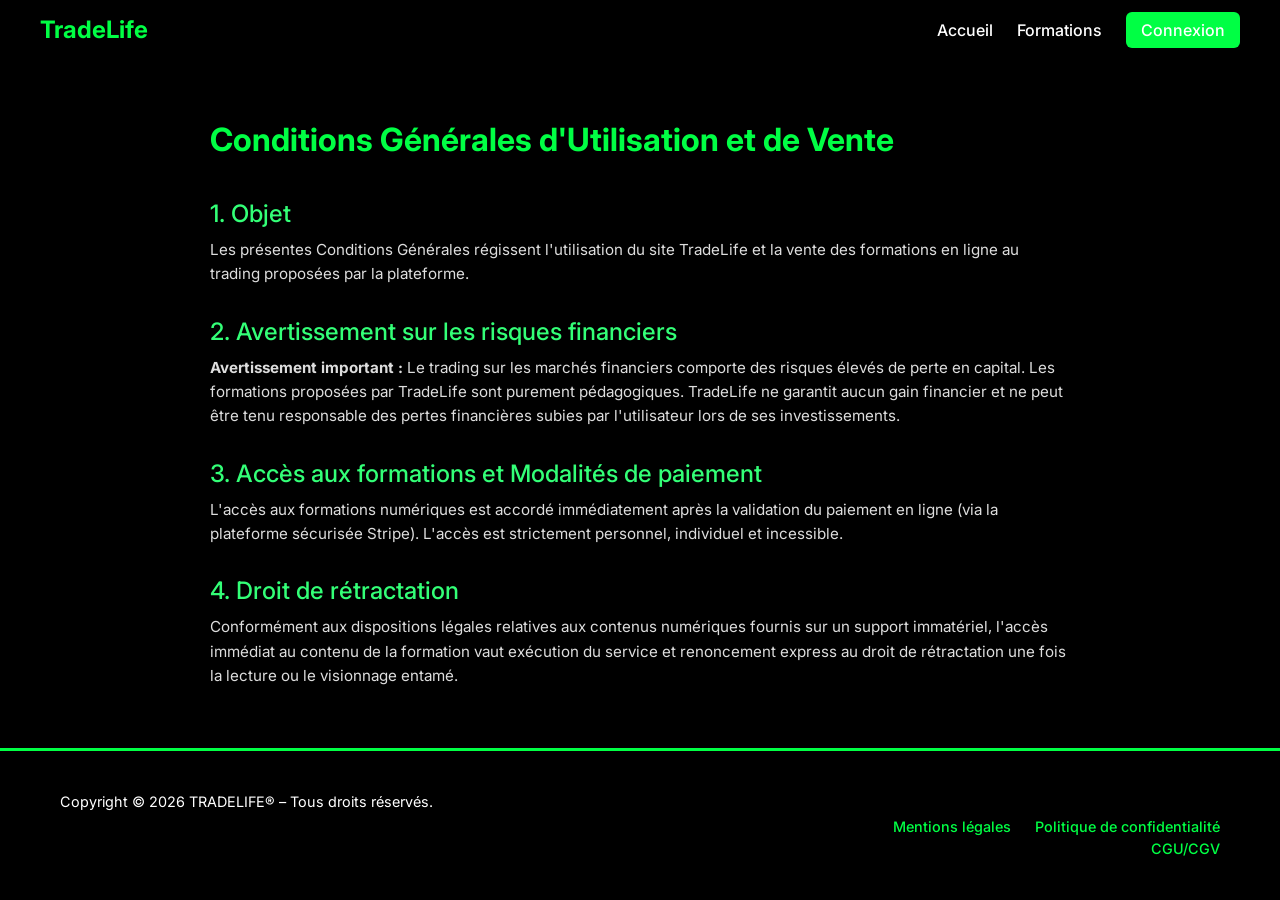
==== pages/cgu-cgv.html @ 4d95f39a "Add files via upload" ====
<!DOCTYPE html>
<html lang="fr">
<head>
    <meta charset="UTF-8">
    <title>CGU / CGV – TradeLife</title>
    <meta name="viewport" content="width=device-width, initial-scale=1.0">
    <link href="https://fonts.googleapis.com/css2?family=Inter:wght@400;500;700&display=swap" rel="stylesheet">
    <link rel="stylesheet" href="../assets/css/style.css">
</head>
<body>

<header class="navbar">
    <div class="logo">TradeLife</div>
    <nav>
        <a href="../index.html">Accueil</a>
        <a href="../index.html#formations">Formations</a>
        <a href="login.html" class="btn-nav">Connexion</a>
    </nav>
</header>

<main class="legal">
    <h1>Conditions Générales d'Utilisation et de Vente</h1>

    <h2>1. Objet</h2>
    <p>
        Les présentes Conditions Générales régissent l'utilisation du site TradeLife et la vente des formations en ligne au trading proposées par la plateforme.
    </p>

    <h2>2. Avertissement sur les risques financiers</h2>
    <p>
        <strong>Avertissement important :</strong> Le trading sur les marchés financiers comporte des risques élevés de perte en capital. Les formations proposées par TradeLife sont purement pédagogiques. TradeLife ne garantit aucun gain financier et ne peut être tenu responsable des pertes financières subies par l'utilisateur lors de ses investissements.
    </p>

    <h2>3. Accès aux formations et Modalités de paiement</h2>
    <p>
        L'accès aux formations numériques est accordé immédiatement après la validation du paiement en ligne (via la plateforme sécurisée Stripe). L'accès est strictement personnel, individuel et incessible.
    </p>

    <h2>4. Droit de rétractation</h2>
    <p>
        Conformément aux dispositions légales relatives aux contenus numériques fournis sur un support immatériel, l'accès immédiat au contenu de la formation vaut exécution du service et renoncement express au droit de rétractation une fois la lecture ou le visionnage entamé.
    </p>
</main>

<footer class="footer-advanced">
    <div class="footer-main">
        <div class="footer-left">
            <p>Copyright © 2026 TRADELIFE® – Tous droits réservés.</p>
        </div>
        <div class="footer-right">
            <nav class="footer-nav">
                <a href="mentions-legales.html">Mentions légales</a>
                <a href="politique-confidentialite.html">Politique de confidentialité</a>
                <a href="cgu-cgv.html">CGU/CGV</a>
            </nav>
        </div>
    </div>
</footer>

</body>
</html>
---- assets/css/style.css ----
/* ==========================================================================
   1. RESET & FONTS
   ========================================================================== */
* {
    margin: 0;
    padding: 0;
    box-sizing: border-box;
    font-family: 'Inter', sans-serif;
}

body {
    background: #000;
    color: #fff;
}

/* ==========================================================================
   2. NAVBAR
   ========================================================================== */
.navbar {
    position: fixed;
    top: 0;
    width: 100%;
    background: rgba(0,0,0,0.85);
    display: flex;
    justify-content: space-between;
    align-items: center;
    padding: 15px 40px;
    z-index: 100;
}

.navbar .logo {
    font-weight: 700; 
    font-size: 1.5rem;
    color: #00ff44;
}

.navbar nav a {
    position: relative;
    margin-left: 20px;
    color: #fff;
    text-decoration: none;
    font-weight: 500;
    transition: color 0.3s;
}

.navbar nav a::after {
    content: "";
    position: absolute;
    left: 50%;
    bottom: -4px;
    width: 0;
    height: 2px;
    background-color: #33ff77;
    transition: all 0.3s ease;
    transform: translateX(-50%);
}

.navbar nav a:hover::after {
    width: 100%;
}

.navbar nav a:hover {
    color: #33ff77;
}

.btn-nav {
    padding: 8px 15px;
    background: #00ff44;
    color: #000;
    border-radius: 6px;
    font-weight: 500;
    transition: background 0.3s, transform 0.3s;
}

.btn-nav:hover {
    background: #33ff77;
    transform: scale(1.05);
}

/* ==========================================================================
   3. HERO SECTION
   ========================================================================== */
.hero {
    position: relative;
    height: 100vh;
    display: flex;
    justify-content: center;
    align-items: center;
    text-align: center;
    overflow: hidden;
}

.hero-video {
    position: absolute;
    inset: 0;
    width: 100%;
    height: 100%;
    object-fit: cover;
    z-index: -2;
}

.hero-overlay {
    position: absolute;
    inset: 0;
    background: rgba(0,0,0,0.5);
    z-index: -1;
}

.hero-content {
    background: rgba(0, 0, 0, 0.55);
    backdrop-filter: blur(6px);
    padding: 50px 60px;
    border-radius: 20px;
    max-width: 700px;
    box-shadow: 0 0 30px rgba(0, 255, 68, 0.25);
}

.hero-content h1 {
    font-weight: 500;
    font-size: 3rem;
    margin-bottom: 15px;
    color: #00ff44;
}

.hero-content p {
    font-weight: 400;
    font-size: 1.2rem;
    margin-bottom: 25px;
}

.btn-primary {
    padding: 12px 28px;
    background: #00ff44;
    color: #000;
    text-decoration: none;
    font-weight: 500;
    border-radius: 8px;
    transition: background 0.3s, transform 0.3s;
}

.btn-primary:hover {
    background: #33ff77;
    transform: scale(1.05);
}

/* ==========================================================================
   4. SECTIONS & CARDS
   ========================================================================== */
.section {
    padding: 100px 40px;
    text-align: center;
}

.section.dark {
    background: #0a0a0a;
}

.separator {
    height: 3px;
    background: linear-gradient(to right, #00ff44, #000);
    margin: 60px 0;
}

.cards {
    display: flex;
    justify-content: center;
    gap: 30px;
    flex-wrap: wrap;
    margin-top: 40px;
}

.card {
    background: rgba(0,0,0,0.8);
    padding: 25px;
    border-radius: 12px;
    width: 250px;
    box-shadow: 0 0 10px #00ff44;
    transition: transform 0.3s, box-shadow 0.3s;
}

.card:hover {
    transform: translateY(-10px);
    box-shadow: 0 0 20px #33ff77;
}

.card h3 {
    color: #00ff44;
    font-weight: 500;
    margin-bottom: 15px;
}

.card .price {
    display: block;
    margin: 15px 0;
    font-weight: 500;
    color: #33ff77;
}

.card button {
    padding: 10px 18px;
    background: #00ff44;
    color: #000;
    border: none;
    border-radius: 6px;
    cursor: pointer;
    font-weight: 500;
    transition: background 0.3s, transform 0.3s;
}

.card button:hover {
    background: #33ff77;
    transform: scale(1.05);
}

/* ==========================================================================
   5. QUI SOMMES-NOUS (#ABOUT)
   ========================================================================== */
#about {
  background: #0a0a0a;
  padding-top: 60px;
  padding-bottom: 60px;
  width: 100%;
}

#about .about-intro,
#about .about-values {
  max-width: 800px;
  margin: 0 auto;
  text-align: center;
  color: #eee;
}

#about .about-intro h2 {
  font-size: 2.4rem;
  margin-bottom: 20px;
  color: #00ff44;
  font-weight: 700;
}

#about .about-intro p {
  font-size: 1.15rem;
  line-height: 1.7;
  margin-bottom: 60px;
  color: #ccc;
  max-width: 700px;
  margin-left: auto;
  margin-right: auto;
}

#about .about-values h3 {
  display: block;
  width: fit-content;
  margin: 0 auto 25px;
  border-bottom: 2px solid #33ff77;
  padding: 0 125px 14px;
}

#about .about-values ul {
  list-style: none;
  padding: 0;
  margin: 0 auto 30px;
  display: inline-block;
  text-align: left;
  color: #00ff44;
  font-weight: 500;
  font-size: 1.05rem;
  min-width: 280px;
}

#about .about-values ul li {
  margin-bottom: 12px;
}

#about .about-values p {
  color: #aaa;
  font-size: 1rem;
  font-style: italic;
  max-width: 400px;
  margin: 0 auto;
}

/* ==========================================================================
   6. TESTIMONIALS / TRUSTPILOT
   ========================================================================== */
#testimonials .trust-soon {
    max-width: 600px;
    margin: 0 auto;
    background: rgba(0,0,0,0.8);
    padding: 30px;
    border-radius: 12px;
    text-align: center;
    box-shadow: 0 0 15px #00ff44;
    transition: transform 0.5s, opacity 0.5s;
    opacity: 0;
    transform: translateY(50px);
}

#testimonials .trust-soon.visible {
    opacity: 1;
    transform: translateY(0);
}

.trust-badge {
    font-weight: 500;
    color: #00ff44;
    font-size: 1.2rem;
    margin-bottom: 10px;
}

.trust-title {
    font-weight: 500;
    font-size: 1.1rem;
    margin-bottom: 10px;
}

.trust-text,
.trust-sub {
    font-weight: 400;
    font-size: 0.95rem;
    margin-bottom: 10px;
}

/* ==========================================================================
   7. FORMULAIRE DE CONTACT
   ========================================================================== */
#contact h2 {
    margin-bottom: 40px; 
}

.contact-form {
    display: flex;
    flex-direction: column;
    gap: 15px;
    max-width: 500px;
    margin: 0 auto;
}

.contact-form input,
.contact-form textarea {
    padding: 12px;
    border-radius: 6px;
    border: 2px solid #00ff44;
    background: #000;
    color: #fff;
    font-size: 1rem;
    font-weight: 400;
    transition: border 0.3s, transform 0.3s;
}

.contact-form textarea {
    resize: none;
    overflow-y: auto;
}

.contact-form input:focus,
.contact-form textarea:focus {
    border-color: #33ff77;
    transform: scale(1.02);
    outline: none;
}

.contact-form button {
    padding: 12px;
    border: none;
    border-radius: 6px;
    background: #00ff44;
    color: #000;
    font-weight: 500;
    cursor: pointer;
    transition: background 0.3s, transform 0.3s;
}

.contact-form button:hover {
    background: #33ff77;
    transform: scale(1.05);
}

#form-feedback {
    text-align: center;
    font-weight: 500;
    margin-top: 10px;
}

/* ==========================================================================
   8. FOOTER ADVANCED
   ========================================================================== */
.footer-advanced {
    background-color: #000;
    color: #fff;
    padding: 40px 60px;
    font-size: 0.9rem;
    font-weight: 400;
    line-height: 1.5;
    border-top: 3px solid #00ff44;
}

.footer-main {
    display: flex;
    justify-content: space-between;
    gap: 40px;
    flex-wrap: wrap;
}

.footer-left {
    flex: 2 1 600px;
    max-width: 70%;
}

.footer-left p {
    margin-bottom: 15px;
}

.footer-left .disclaimer {
    font-size: 0.75rem;
    color: #a5a5a5;
    margin-top: 20px;
}

.footer-right {
    flex: 1 1 300px;
    max-width: 30%;
    display: flex;
    flex-direction: column;
    align-items: flex-end;
    text-align: right;
    gap: 15px;
}

.qualioipi-logo {
    width: 150px;
    height: auto;
    margin-bottom: 10px;
}

.certification-text {
    font-size: 0.85rem;
    color: #ccc;
}

.cert-link {
    color: #00ff44;
    text-decoration: none;
    font-weight: 600;
}

.cert-link:hover {
    color: #33ff77;
    text-decoration: underline;
}

.footer-nav {
    margin-top: 25px;
}

.footer-nav a {
    color: #00ff44;
    margin-left: 20px;
    font-weight: 500;
    text-decoration: none;
    transition: color 0.3s;
}

.footer-nav a:first-child {
    margin-left: 0;
}

.footer-nav a:hover {
    color: #33ff77;
}

.footer-socials {
    margin-top: 20px;
    text-align: right;
    font-size: 0.85rem;
    color: #aaa;
    font-weight: 500;
}

.footer-socials p {
    margin-bottom: 8px;
    letter-spacing: 0.03em;
}

.footer-socials a {
    display: inline-block;
    margin-left: 10px;
}

.footer-socials a:first-child {
    margin-left: 0;
}

.social-icon {
    width: 24px;
    height: 24px;
    filter: none;
    transition: transform 0.3s ease;
    vertical-align: middle;
}

.social-icon:hover {
    transform: scale(1.1);
}

/* ==========================================================================
   9. MENTIONS LÉGALES & PAGES SECONDAIRES
   ========================================================================== */
.legal {
    max-width: 900px;
    margin: 120px auto 60px;
    padding: 0 20px;
    text-align: left;
}

.legal h1 {
    color: #00ff44;
    margin-bottom: 40px;
}

.legal h2 {
    margin-top: 30px;
    margin-bottom: 10px;
    color: #33ff77;
    font-weight: 500;
}

.legal p {
    font-size: 0.95rem;
    line-height: 1.6;
    color: #ddd;
}

.legal a {
    color: #00ff44;
    text-decoration: none;
}

.legal a:hover {
    text-decoration: underline;
}

/* ==========================================================================
   10. MODULE CONNEXION / INSCRIPTION (NOUVEAU)
   ========================================================================== */
.auth-container {
    min-height: 100vh;
    display: flex;
    justify-content: center;
    align-items: center;
    padding: 100px 20px 40px;
}

.auth-card {
    background: rgba(10, 10, 10, 0.95);
    border: 1px solid #00ff44;
    border-radius: 16px;
    padding: 40px;
    width: 100%;
    max-width: 420px;
    box-shadow: 0 0 25px rgba(0, 255, 68, 0.2);
}

.auth-tabs {
    display: flex;
    margin-bottom: 25px;
    border-bottom: 1px solid #333;
}

.auth-tab {
    flex: 1;
    padding: 10px;
    background: none;
    border: none;
    color: #aaa;
    font-size: 1rem;
    font-weight: 500;
    cursor: pointer;
    transition: color 0.3s, border-bottom 0.3s;
}

.auth-tab.active {
    color: #00ff44;
    border-bottom: 2px solid #00ff44;
}

.auth-form {
    display: flex;
    flex-direction: column;
    gap: 15px;
}

.auth-form .input-group {
    display: flex;
    flex-direction: column;
    gap: 5px;
    text-align: left;
}

.auth-form label {
    font-size: 0.85rem;
    color: #ccc;
}

.auth-form input {
    padding: 12px;
    border-radius: 6px;
    border: 1px solid #333;
    background: #000;
    color: #fff;
    font-size: 1rem;
}

.auth-form input:focus {
    border-color: #00ff44;
    outline: none;
}

.btn-auth {
    padding: 12px;
    background: #00ff44;
    color: #000;
    border: none;
    border-radius: 6px;
    font-weight: 600;
    cursor: pointer;
    margin-top: 10px;
    transition: background 0.3s;
}

.btn-auth:hover {
    background: #33ff77;
}

.auth-feedback {
    margin-top: 15px;
    font-size: 0.9rem;
    text-align: center;
}

.auth-feedback.error {
    color: #ff4444;
}

.auth-feedback.success {
    color: #00ff44;
}

/* ==========================================================================
   11. RESPONSIVE MOBILE
   ========================================================================== */
@media (max-width: 900px) {
    .footer-main {
        flex-direction: column;
        align-items: center;
        text-align: center;
    }

    .footer-left,
    .footer-right {
        max-width: 100%;
        flex: none;
        text-align: center;
        align-items: center;
    }

    .footer-right {
        margin-top: 30px;
    }

    .footer-nav a {
        margin-left: 10px;
        margin-right: 10px;
    }
}

@media (max-width: 600px) {
    .hero-content {
        padding: 35px 25px;
        margin: 0 20px;
        max-width: 100%;
    }
}
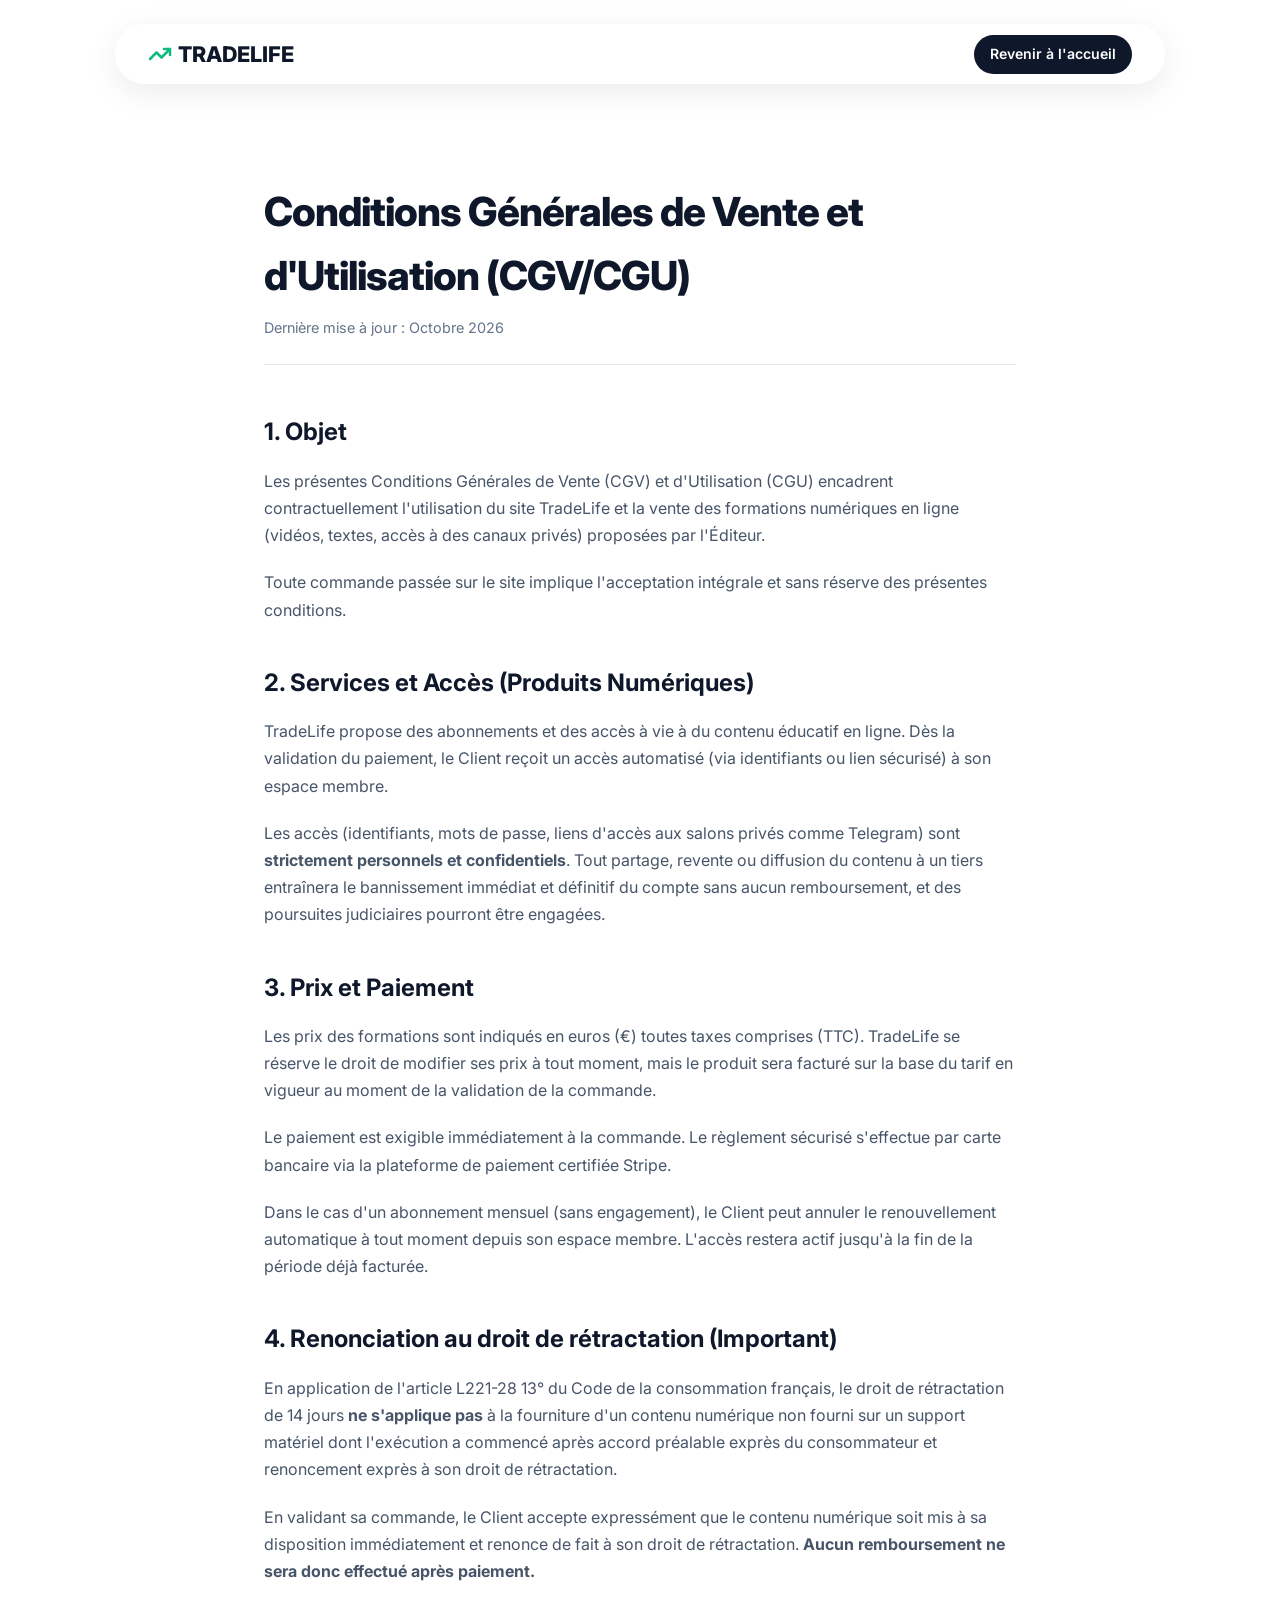
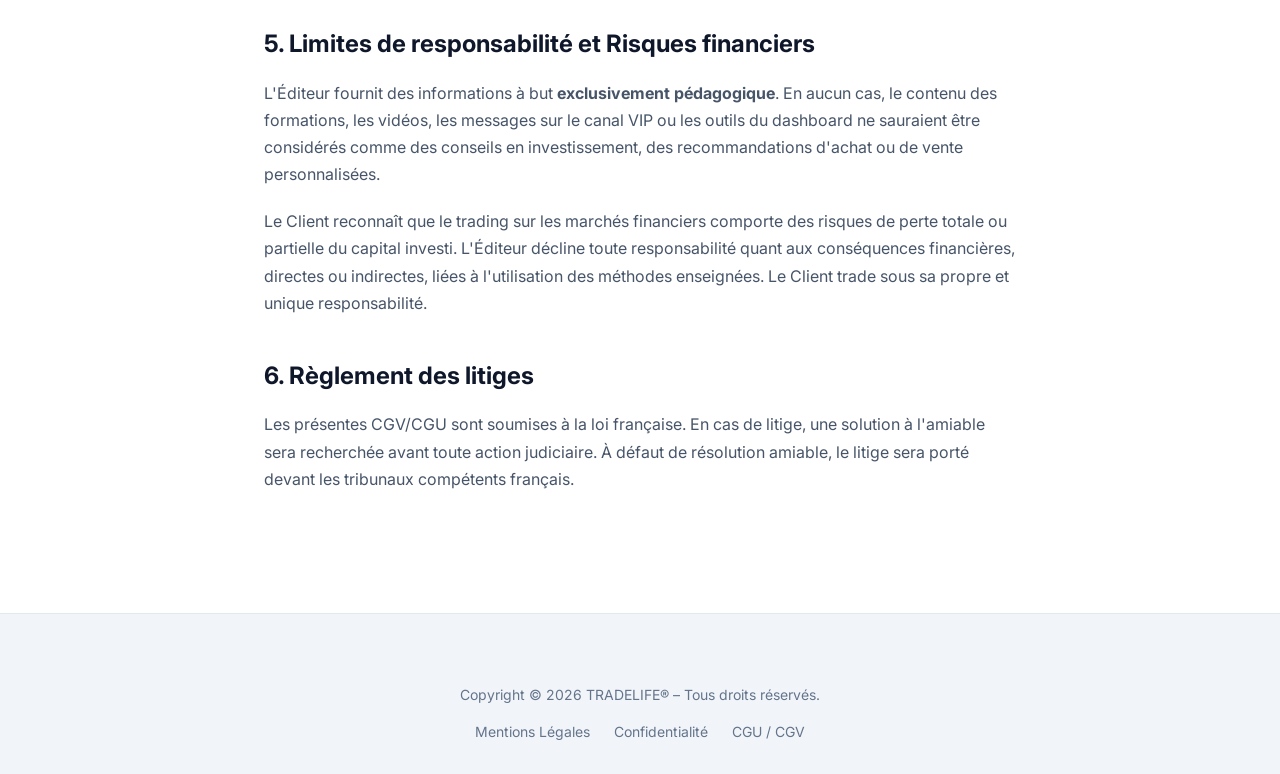
==== commit ac9b5a8b: "Add files via upload" ====
--- a/pages/cgu-cgv.html
+++ b/pages/cgu-cgv.html
@@ -2,60 +2,66 @@
 <html lang="fr">
 <head>
     <meta charset="UTF-8">
-    <title>CGU / CGV – TradeLife</title>
+    <title>CGU / CGV - TradeLife</title>
     <meta name="viewport" content="width=device-width, initial-scale=1.0">
-    <link href="https://fonts.googleapis.com/css2?family=Inter:wght@400;500;700&display=swap" rel="stylesheet">
+    <link href="https://fonts.googleapis.com/css2?family=Inter:wght@300;400;500;600;700;800&display=swap" rel="stylesheet">
     <link rel="stylesheet" href="../assets/css/style.css">
 </head>
 <body>
 
-<header class="navbar">
-    <div class="logo">TradeLife</div>
-    <nav>
-        <a href="../index.html">Accueil</a>
-        <a href="../index.html#formations">Formations</a>
-        <a href="login.html" class="btn-nav">Connexion</a>
+<header class="navbar-pill">
+    <a href="../index.html" class="logo">
+        <svg width="24" height="24" viewBox="0 0 24 24" fill="none" stroke="currentColor" stroke-width="2.5" stroke-linecap="round" stroke-linejoin="round" class="logo-icon"><polyline points="22 7 13.5 15.5 8.5 10.5 2 17"></polyline><polyline points="16 7 22 7 22 13"></polyline></svg>
+        TRADELIFE
+    </a>
+    <nav class="nav-menu">
+        <div class="nav-slider"></div>
+        <a href="../index.html" class="btn-header-cta">Revenir à l'accueil</a>
     </nav>
 </header>
 
-<main class="legal">
-    <h1>Conditions Générales d'Utilisation et de Vente</h1>
+<section class="legal-section">
+    <div class="container legal-content">
+        <h1>Conditions Générales de Vente et d'Utilisation (CGV/CGU)</h1>
+        <p class="last-update">Dernière mise à jour : Octobre 2026</p>
 
-    <h2>1. Objet</h2>
-    <p>
-        Les présentes Conditions Générales régissent l'utilisation du site TradeLife et la vente des formations en ligne au trading proposées par la plateforme.
-    </p>
+        <h2>1. Objet</h2>
+        <p>Les présentes Conditions Générales de Vente (CGV) et d'Utilisation (CGU) encadrent contractuellement l'utilisation du site TradeLife et la vente des formations numériques en ligne (vidéos, textes, accès à des canaux privés) proposées par l'Éditeur.</p>
+        <p>Toute commande passée sur le site implique l'acceptation intégrale et sans réserve des présentes conditions.</p>
 
-    <h2>2. Avertissement sur les risques financiers</h2>
-    <p>
-        <strong>Avertissement important :</strong> Le trading sur les marchés financiers comporte des risques élevés de perte en capital. Les formations proposées par TradeLife sont purement pédagogiques. TradeLife ne garantit aucun gain financier et ne peut être tenu responsable des pertes financières subies par l'utilisateur lors de ses investissements.
-    </p>
+        <h2>2. Services et Accès (Produits Numériques)</h2>
+        <p>TradeLife propose des abonnements et des accès à vie à du contenu éducatif en ligne. Dès la validation du paiement, le Client reçoit un accès automatisé (via identifiants ou lien sécurisé) à son espace membre.</p>
+        <p>Les accès (identifiants, mots de passe, liens d'accès aux salons privés comme Telegram) sont <strong>strictement personnels et confidentiels</strong>. Tout partage, revente ou diffusion du contenu à un tiers entraînera le bannissement immédiat et définitif du compte sans aucun remboursement, et des poursuites judiciaires pourront être engagées.</p>
 
-    <h2>3. Accès aux formations et Modalités de paiement</h2>
-    <p>
-        L'accès aux formations numériques est accordé immédiatement après la validation du paiement en ligne (via la plateforme sécurisée Stripe). L'accès est strictement personnel, individuel et incessible.
-    </p>
+        <h2>3. Prix et Paiement</h2>
+        <p>Les prix des formations sont indiqués en euros (€) toutes taxes comprises (TTC). TradeLife se réserve le droit de modifier ses prix à tout moment, mais le produit sera facturé sur la base du tarif en vigueur au moment de la validation de la commande.</p>
+        <p>Le paiement est exigible immédiatement à la commande. Le règlement sécurisé s'effectue par carte bancaire via la plateforme de paiement certifiée Stripe.</p>
+        <p>Dans le cas d'un abonnement mensuel (sans engagement), le Client peut annuler le renouvellement automatique à tout moment depuis son espace membre. L'accès restera actif jusqu'à la fin de la période déjà facturée.</p>
 
-    <h2>4. Droit de rétractation</h2>
-    <p>
-        Conformément aux dispositions légales relatives aux contenus numériques fournis sur un support immatériel, l'accès immédiat au contenu de la formation vaut exécution du service et renoncement express au droit de rétractation une fois la lecture ou le visionnage entamé.
-    </p>
-</main>
+        <h2>4. Renonciation au droit de rétractation (Important)</h2>
+        <p>En application de l'article L221-28 13° du Code de la consommation français, le droit de rétractation de 14 jours <strong>ne s'applique pas</strong> à la fourniture d'un contenu numérique non fourni sur un support matériel dont l'exécution a commencé après accord préalable exprès du consommateur et renoncement exprès à son droit de rétractation.</p>
+        <p>En validant sa commande, le Client accepte expressément que le contenu numérique soit mis à sa disposition immédiatement et renonce de fait à son droit de rétractation. <strong>Aucun remboursement ne sera donc effectué après paiement.</strong></p>
 
-<footer class="footer-advanced">
-    <div class="footer-main">
-        <div class="footer-left">
-            <p>Copyright © 2026 TRADELIFE® – Tous droits réservés.</p>
-        </div>
-        <div class="footer-right">
-            <nav class="footer-nav">
-                <a href="mentions-legales.html">Mentions légales</a>
-                <a href="politique-confidentialite.html">Politique de confidentialité</a>
-                <a href="cgu-cgv.html">CGU/CGV</a>
-            </nav>
+        <h2>5. Limites de responsabilité et Risques financiers</h2>
+        <p>L'Éditeur fournit des informations à but <strong>exclusivement pédagogique</strong>. En aucun cas, le contenu des formations, les vidéos, les messages sur le canal VIP ou les outils du dashboard ne sauraient être considérés comme des conseils en investissement, des recommandations d'achat ou de vente personnalisées.</p>
+        <p>Le Client reconnaît que le trading sur les marchés financiers comporte des risques de perte totale ou partielle du capital investi. L'Éditeur décline toute responsabilité quant aux conséquences financières, directes ou indirectes, liées à l'utilisation des méthodes enseignées. Le Client trade sous sa propre et unique responsabilité.</p>
+
+        <h2>6. Règlement des litiges</h2>
+        <p>Les présentes CGV/CGU sont soumises à la loi française. En cas de litige, une solution à l'amiable sera recherchée avant toute action judiciaire. À défaut de résolution amiable, le litige sera porté devant les tribunaux compétents français.</p>
+    </div>
+</section>
+
+<footer class="footer-modern">
+    <div class="container text-center">
+        <p>Copyright © 2026 TRADELIFE® – Tous droits réservés.</p>
+        <div style="margin-top: 15px;">
+            <a href="mentions-legales.html" style="color: var(--text-muted); margin: 0 10px; text-decoration: none;">Mentions Légales</a>
+            <a href="politique-confidentialite.html" style="color: var(--text-muted); margin: 0 10px; text-decoration: none;">Confidentialité</a>
+            <a href="cgu-cgv.html" style="color: var(--text-muted); margin: 0 10px; text-decoration: none;">CGU / CGV</a>
         </div>
     </div>
 </footer>
 
+<script src="../assets/js/main.js"></script>
 </body>
 </html>
--- a/assets/css/style.css
+++ b/assets/css/style.css
@@ -1,682 +1,1691 @@
+:root {
+  --bg-main: #ffffff;
+  --bg-light: #f8fafc;
+  --bg-subtle: #f1f5f9;
+  
+  --text-dark: #0f172a;
+  --text-muted: #64748b;
+  
+  --green-primary: #10b981;
+  --green-dark: #059669;
+  --green-light: #d1fae5;
+  --green-trust: #00b67a;
+  
+  --purple-start: #3b82f6;
+  --purple-end: #d946ef;
+  
+  --border: #e2e8f0;
+  --radius: 12px;
+  --radius-lg: 20px;
+  --shadow-sm: 0 2px 8px rgba(0, 0, 0, 0.04);
+  --shadow-md: 0 12px 30px -5px rgba(0, 0, 0, 0.08);
+}
+
+*, *::before, *::after {
+  box-sizing: border-box;
+  margin: 0;
+  padding: 0;
+}
+
+html {
+  scroll-behavior: smooth;
+  scroll-padding-top: 110px; /* Décale l'ancrage pour laisser de la place à la navbar flottante */
+  font-family: 'Inter', system-ui, -apple-system, sans-serif;
+  color: var(--text-dark);
+  background-color: var(--bg-main);
+  line-height: 1.6;
+  font-weight: 400;
+}
+
+.container {
+  max-width: 1140px;
+  margin: 0 auto;
+  padding: 0 1.5rem;
+}
+
+.text-center { text-align: center; }
+
+.gradient-text {
+  font-weight: 700;
+}
+
+/* Effet de brillance douce, très légère et plus lente sur le texte Trading */
+.trading-shimmer {
+  display: inline-block;
+  position: relative;
+  background: linear-gradient(135deg, var(--purple-start), var(--purple-end));
+  -webkit-background-clip: text;
+  -webkit-text-fill-color: transparent;
+}
+
+.trading-shimmer::after {
+  content: 'Trading';
+  position: absolute;
+  top: 0;
+  left: 0;
+  width: 100%;
+  height: 100%;
+  background: linear-gradient(90deg, transparent 0%, rgba(255, 255, 255, 0.2) 50%, transparent 100%);
+  background-size: 250% 100%;
+  -webkit-background-clip: text;
+  -webkit-text-fill-color: transparent;
+  animation: slowShimmer 7s infinite ease-in-out;
+  pointer-events: none;
+}
+
+@keyframes slowShimmer {
+  0% { background-position: -200% 0; }
+  50% { background-position: 200% 0; }
+  100% { background-position: 200% 0; }
+}
+
 /* ==========================================================================
-   1. RESET & FONTS
+   HEADER PILULE FLOTTANTE
    ========================================================================== */
-* {
-    margin: 0;
-    padding: 0;
-    box-sizing: border-box;
-    font-family: 'Inter', sans-serif;
-}
-
-body {
-    background: #000;
-    color: #fff;
-}
+.navbar-pill {
+  position: fixed; 
+  top: 1.5rem;
+  left: 50%;
+  transform: translateX(-50%);
+  background-color: rgba(255, 255, 255, 0.85);
+  backdrop-filter: blur(20px);
+  -webkit-backdrop-filter: blur(20px);
+  border: 1px solid rgba(255, 255, 255, 0.4);
+  box-shadow: 0 8px 32px rgba(0, 0, 0, 0.08);
+  display: flex;
+  justify-content: space-between;
+  align-items: center;
+  padding: 0.6rem 2rem;
+  gap: 2rem;
+  border-radius: 100px; 
+  z-index: 1000;
+  width: 90%;
+  max-width: 1050px;
+}
+
+.logo {
+  font-size: 1.35rem;
+  font-weight: 800;
+  color: var(--text-dark);
+  text-decoration: none;
+  display: flex;
+  align-items: center;
+  gap: 0.4rem;
+  white-space: nowrap;
+}
+
+.logo-icon { color: var(--green-primary); }
+
+.nav-menu {
+  position: relative;
+  display: flex;
+  align-items: center;
+  gap: 0.1rem;
+  z-index: 1;
+}
+
+.nav-slider {
+  position: absolute;
+  background-color: var(--text-dark);
+  border-radius: 100px;
+  transition: all 0.3s cubic-bezier(0.25, 1, 0.5, 1);
+  z-index: -1;
+  opacity: 0; 
+  pointer-events: none;
+}
+
+.nav-link, .btn-header-cta {
+  position: relative;
+  text-decoration: none;
+  color: var(--text-dark);
+  font-weight: 600;
+  font-size: 0.88rem;
+  padding: 0.5rem 1rem;
+  border-radius: 100px;
+  transition: color 0.3s ease;
+  z-index: 2;
+  background: transparent;
+  border: none;
+  white-space: nowrap;
+}
+
+.btn-header-cta {
+  color: var(--text-dark);
+}
+
+.menu-toggle { display: none; }
 
 /* ==========================================================================
-   2. NAVBAR
-   ========================================================================== */
-.navbar {
-    position: fixed;
-    top: 0;
-    width: 100%;
-    background: rgba(0,0,0,0.85);
-    display: flex;
-    justify-content: space-between;
-    align-items: center;
-    padding: 15px 40px;
-    z-index: 100;
-}
-
-.navbar .logo {
-    font-weight: 700; 
-    font-size: 1.5rem;
-    color: #00ff44;
-}
-
-.navbar nav a {
-    position: relative;
-    margin-left: 20px;
-    color: #fff;
-    text-decoration: none;
-    font-weight: 500;
-    transition: color 0.3s;
-}
-
-.navbar nav a::after {
-    content: "";
-    position: absolute;
-    left: 50%;
-    bottom: -4px;
-    width: 0;
-    height: 2px;
-    background-color: #33ff77;
-    transition: all 0.3s ease;
-    transform: translateX(-50%);
-}
-
-.navbar nav a:hover::after {
-    width: 100%;
-}
-
-.navbar nav a:hover {
-    color: #33ff77;
-}
-
-.btn-nav {
-    padding: 8px 15px;
-    background: #00ff44;
-    color: #000;
-    border-radius: 6px;
-    font-weight: 500;
-    transition: background 0.3s, transform 0.3s;
-}
-
-.btn-nav:hover {
-    background: #33ff77;
-    transform: scale(1.05);
-}
-
-/* ==========================================================================
-   3. HERO SECTION
+   HERO SECTION
    ========================================================================== */
 .hero {
+  position: relative;
+  padding: 210px 1.5rem 160px;
+  text-align: center;
+  overflow: hidden;
+  background-color: #ffffff;
+  border-bottom: 1px solid var(--border);
+}
+
+.hero-bg-workspace {
+  position: absolute;
+  top: 0;
+  left: 0;
+  width: 100%;
+  height: 100%;
+  background-image: url('../img/hero-office.jpg');
+  background-size: cover;
+  background-position: center;
+  filter: blur(12px); 
+  transform: scale(1.05); 
+  opacity: 0.9;
+  z-index: 1;
+}
+
+.hero-fog-overlay {
+  position: absolute;
+  top: 0;
+  left: 0;
+  width: 100%;
+  height: 100%;
+  background: radial-gradient(circle at 50% 50%, rgba(255, 255, 255, 0.6) 0%, rgba(255, 255, 255, 0.95) 100%);
+  z-index: 2;
+}
+
+.hero-content {
+  position: relative;
+  max-width: 820px;
+  margin: 0 auto;
+  z-index: 3;
+}
+
+.badge-tag {
+  display: inline-flex;
+  align-items: center;
+  gap: 0.5rem;
+  background: rgba(255, 255, 255, 0.8);
+  backdrop-filter: blur(10px);
+  border: 1px solid rgba(226, 232, 240, 0.5);
+  padding: 6px 16px;
+  border-radius: 50px;
+  font-size: 0.85rem;
+  font-weight: 500;
+  color: var(--text-dark);
+  margin-bottom: 2rem;
+  box-shadow: var(--shadow-sm);
+}
+
+.badge-dot {
+  width: 7px;
+  height: 7px;
+  background-color: var(--green-primary);
+  border-radius: 50%;
+}
+
+.hero h1 {
+  font-size: 3.25rem;
+  font-weight: 700;
+  line-height: 1.18;
+  margin-bottom: 1.25rem;
+  letter-spacing: -1px;
+  color: var(--text-dark);
+}
+
+.hero p {
+  font-size: 1.15rem;
+  color: var(--text-dark);
+  font-weight: 500;
+  max-width: 650px;
+  margin: 0 auto 2.25rem;
+}
+
+.hero-actions {
+  display: flex;
+  justify-content: center;
+  align-items: center;
+  gap: 1rem;
+  margin-top: 2rem;
+}
+
+.btn-primary {
+  display: inline-block;
+  background-color: var(--green-primary);
+  color: #fff;
+  padding: 0.9rem 2rem;
+  border-radius: var(--radius);
+  text-decoration: none;
+  font-weight: 600;
+  font-size: 0.95rem;
+  transition: background-color 0.2s, transform 0.2s;
+  box-shadow: 0 4px 12px rgba(16, 185, 129, 0.2);
+}
+
+.btn-primary:hover { 
+  background-color: var(--green-dark); 
+  transform: translateY(-2px);
+}
+
+.btn-secondary {
+  display: inline-block;
+  background-color: transparent;
+  color: var(--text-dark);
+  padding: 0.9rem 2rem;
+  border-radius: var(--radius);
+  text-decoration: none;
+  font-weight: 600;
+  font-size: 0.95rem;
+  transition: color 0.2s, transform 0.2s;
+}
+
+.btn-secondary:hover {
+  color: var(--green-primary);
+  transform: translateY(-2px);
+}
+
+.trustpilot-hero {
+  display: flex;
+  align-items: center;
+  justify-content: center;
+  gap: 1rem;
+  margin-top: 3rem;
+  font-size: 0.9rem;
+}
+
+.trust-stars {
+  display: flex;
+  gap: 5px;
+}
+
+.trust-stars span {
+  background-color: var(--green-trust);
+  color: #fff;
+  width: 22px;
+  height: 22px;
+  display: inline-flex;
+  align-items: center;
+  justify-content: center;
+  border-radius: 3px;
+  font-size: 0.75rem;
+}
+
+.trust-stars span.half-star {
+  background: linear-gradient(90deg, var(--green-trust) 50%, #cbd5e1 50%);
+}
+
+.trust-count { color: var(--text-dark); font-weight: 500; }
+
+/* ==========================================================================
+   SECTION MÉTHODE STICKY
+   ========================================================================== */
+.method-sticky-section {
+  padding: 100px 0;
+  background-color: #fafbfc;
+  position: relative;
+}
+
+.method-container {
+  display: grid;
+  grid-template-columns: 1fr 1fr;
+  gap: 4rem;
+  align-items: start;
+}
+
+.method-visual-col {
+  position: sticky;
+  top: 130px;
+  height: 480px;
+}
+
+.method-visual-card {
+  width: 100%;
+  height: 100%;
+  background: #ffffff;
+  border: 1px solid var(--border);
+  border-radius: var(--radius-lg);
+  box-shadow: var(--shadow-md);
+  overflow: hidden;
+  position: relative;
+}
+
+.method-slide {
+  position: absolute;
+  top: 0;
+  left: 0;
+  width: 100%;
+  height: 100%;
+  display: flex;
+  flex-direction: column;
+  opacity: 0;
+  visibility: hidden;
+  transition: opacity 0.5s ease, transform 0.5s ease;
+  transform: scale(0.97);
+}
+
+.method-slide.active {
+  opacity: 1;
+  visibility: visible;
+  transform: scale(1);
+}
+
+.visual-mockup-header {
+  background: #f1f5f9;
+  padding: 1rem 1.25rem;
+  display: flex;
+  align-items: center;
+  gap: 8px;
+  border-bottom: 1px solid var(--border);
+}
+
+.dot {
+  width: 10px;
+  height: 10px;
+  border-radius: 50%;
+}
+.dot.red { background-color: #ff5f56; }
+.dot.yellow { background-color: #ffbd2e; }
+.dot.green { background-color: #27c93f; }
+
+.mockup-title {
+  margin-left: auto;
+  font-size: 0.75rem;
+  color: var(--text-muted);
+  font-family: monospace;
+}
+
+.visual-mockup-body {
+  flex-grow: 1;
+  display: flex;
+  align-items: center;
+  justify-content: center;
+  padding: 2.5rem;
+  text-align: center;
+  background: linear-gradient(135deg, #f8fafc 0%, #edf2f7 100%);
+}
+
+.mockup-chart-placeholder {
+  background: #ffffff;
+  padding: 2.5rem;
+  border-radius: var(--radius);
+  border: 1px solid var(--border);
+  box-shadow: var(--shadow-sm);
+  width: 100%;
+}
+
+.mockup-chart-placeholder.risk-bg {
+  border-color: rgba(59, 130, 246, 0.3);
+  background: linear-gradient(135deg, rgba(59, 130, 246, 0.05), #ffffff);
+}
+
+.mockup-chart-placeholder.community-bg {
+  border-color: rgba(16, 185, 129, 0.3);
+  background: linear-gradient(135deg, rgba(16, 185, 129, 0.05), #ffffff);
+}
+
+.chart-badge {
+  display: inline-block;
+  font-size: 0.75rem;
+  font-weight: 700;
+  text-transform: uppercase;
+  color: var(--green-primary);
+  background: var(--green-light);
+  padding: 4px 10px;
+  border-radius: 50px;
+  margin-bottom: 1rem;
+}
+
+.mockup-chart-placeholder h3 {
+  font-size: 1.4rem;
+  font-weight: 700;
+  margin-bottom: 0.5rem;
+  color: var(--text-dark);
+}
+
+.mockup-chart-placeholder p {
+  font-size: 0.95rem;
+  color: var(--text-muted);
+}
+
+.method-content-col {
+  display: flex;
+  flex-direction: column;
+  gap: 4rem;
+  padding-bottom: 50px;
+}
+
+.method-header-top h2 {
+  font-size: 2.5rem;
+  font-weight: 800;
+  letter-spacing: -1px;
+  line-height: 1.2;
+  margin-top: 0.5rem;
+}
+
+.method-step-block {
+  background: #ffffff;
+  border: 1px solid var(--border);
+  border-radius: var(--radius-lg);
+  padding: 2.5rem;
+  box-shadow: var(--shadow-sm);
+  transition: border-color 0.3s ease, transform 0.3s ease;
+}
+
+.method-step-block.active-step {
+  border-color: var(--green-primary);
+  box-shadow: var(--shadow-md);
+  transform: translateY(-2px);
+}
+
+.step-number {
+  font-size: 0.9rem;
+  font-weight: 800;
+  color: var(--green-primary);
+  background: var(--green-light);
+  padding: 4px 10px;
+  border-radius: 6px;
+  display: inline-block;
+  margin-bottom: 1rem;
+}
+
+.method-step-block h3 {
+  font-size: 1.5rem;
+  font-weight: 700;
+  margin-bottom: 0.75rem;
+  color: var(--text-dark);
+}
+
+.method-step-block p {
+  color: var(--text-muted);
+  font-size: 1rem;
+  line-height: 1.6;
+  margin-bottom: 1.5rem;
+}
+
+.step-features {
+  list-style: none;
+  display: flex;
+  flex-direction: column;
+  gap: 0.5rem;
+  font-size: 0.9rem;
+  font-weight: 600;
+  color: var(--text-dark);
+}
+
+/* ==========================================================================
+   SECTION FORMATIONS / PACKS
+   ========================================================================== */
+.formations-dark-section {
+  padding: 100px 0;
+  background-color: #0b0f19;
+  color: #ffffff;
+  position: relative;
+}
+
+.dark-header {
+  text-align: center;
+  max-width: 700px;
+  margin: 0 auto 4rem;
+}
+
+.section-tag-dark {
+  display: inline-block;
+  font-size: 0.8rem;
+  font-weight: 600;
+  text-transform: uppercase;
+  color: var(--green-primary);
+  letter-spacing: 1px;
+  margin-bottom: 0.5rem;
+  background: rgba(16, 185, 129, 0.1);
+  padding: 4px 12px;
+  border-radius: 50px;
+}
+
+.dark-header h2 {
+  font-size: 2.5rem;
+  font-weight: 800;
+  margin-bottom: 0.75rem;
+  color: #ffffff;
+  letter-spacing: -0.5px;
+}
+
+.section-sub-dark {
+  color: #94a3b8;
+  font-size: 1.05rem;
+}
+
+.pricing-grid {
+  display: grid;
+  grid-template-columns: repeat(3, 1fr);
+  gap: 2rem;
+  align-items: stretch;
+}
+
+.flip-card {
+  background-color: transparent;
+  height: 430px;
+  perspective: 1000px;
+}
+
+.flip-card-inner {
+  position: relative;
+  width: 100%;
+  height: 100%;
+  text-align: left;
+  transition: transform 0.6s cubic-bezier(0.4, 0, 0.2, 1);
+  transform-style: preserve-3d;
+}
+
+.flip-card.is-flipped .flip-card-inner {
+  transform: rotateY(180deg);
+}
+
+.flip-card-front, .flip-card-back {
+  position: absolute;
+  width: 100%;
+  height: 100%;
+  backface-visibility: hidden;
+  border-radius: var(--radius-lg);
+  padding: 2.2rem 1.8rem;
+  display: flex;
+  flex-direction: column;
+  border: 1px solid rgba(255, 255, 255, 0.1);
+}
+
+.flip-card-front {
+  background: #111827;
+  color: #ffffff;
+  box-shadow: var(--shadow-md);
+  justify-content: space-between;
+}
+
+.card-featured-dark .flip-card-front {
+  border: 2px solid var(--green-primary);
+  background: linear-gradient(135deg, #111827 0%, #1f2937 100%);
+}
+
+.badge-featured-dark {
+  position: absolute;
+  top: -12px;
+  left: 50%;
+  transform: translateX(-50%);
+  background-color: var(--green-primary);
+  color: #fff;
+  font-size: 0.75rem;
+  font-weight: 600;
+  padding: 3px 12px;
+  border-radius: 50px;
+}
+
+.card-top-row {
+  display: flex;
+  justify-content: space-between;
+  align-items: center;
+}
+
+.pack-badge {
+  font-size: 0.8rem;
+  font-weight: 600;
+  color: var(--green-primary);
+  text-transform: uppercase;
+}
+
+.ultimate-badge {
+  color: #d946ef;
+}
+
+.btn-flip-icon {
+  width: 32px;
+  height: 32px;
+  border-radius: 50%;
+  background: rgba(255, 255, 255, 0.1);
+  border: 1px solid rgba(255, 255, 255, 0.2);
+  color: #ffffff;
+  font-size: 1.1rem;
+  font-weight: 600;
+  display: flex;
+  align-items: center;
+  justify-content: center;
+  cursor: pointer;
+  transition: background 0.2s, transform 0.2s;
+}
+
+.btn-flip-icon:hover {
+  background: var(--green-primary);
+  border-color: var(--green-primary);
+  transform: scale(1.05);
+}
+
+.flip-card-front h3 {
+  font-size: 1.4rem;
+  font-weight: 700;
+  margin-top: 0.5rem;
+  margin-bottom: 0.3rem;
+  color: #ffffff;
+}
+
+.pack-desc {
+  color: #94a3b8;
+  font-size: 0.88rem;
+  margin-bottom: 1rem;
+  line-height: 1.4;
+}
+
+.price {
+  font-size: 2.3rem;
+  font-weight: 800;
+  color: #ffffff;
+  margin-bottom: 1.2rem;
+  display: flex;
+  align-items: baseline;
+  gap: 2px;
+}
+
+.price .decimal {
+  font-size: 1.2rem;
+  font-weight: 700;
+}
+
+.price .period {
+  font-size: 0.8rem;
+  font-weight: 400;
+  color: #94a3b8;
+  margin-left: 4px;
+}
+
+.pack-list-preview {
+  list-style: none;
+  display: flex;
+  flex-direction: column;
+  gap: 0.4rem;
+  font-size: 0.85rem;
+  color: #cbd5e1;
+  margin-bottom: 0.5rem;
+}
+
+.flip-card-back {
+  background: #1f2937;
+  color: #ffffff;
+  transform: rotateY(180deg);
+  justify-content: space-between;
+}
+
+.card-back-header {
+  display: flex;
+  justify-content: space-between;
+  align-items: center;
+  border-bottom: 1px solid rgba(255, 255, 255, 0.1);
+  padding-bottom: 0.75rem;
+  margin-bottom: 0.75rem;
+}
+
+.card-back-header h3 {
+  font-size: 1.1rem;
+  font-weight: 700;
+  color: #ffffff;
+}
+
+.btn-flip-back {
+  background: transparent;
+  border: none;
+  color: #94a3b8;
+  font-size: 1.3rem;
+  cursor: pointer;
+  line-height: 1;
+  transition: color 0.2s;
+}
+
+.btn-flip-back:hover {
+  color: #ffffff;
+}
+
+.pack-details-compact {
+  font-size: 0.78rem; 
+  line-height: 1.35; 
+  color: #cbd5e1;
+  flex-grow: 1;
+}
+
+.btn-primary-dark {
+  display: block;
+  text-align: center;
+  background-color: var(--green-primary);
+  color: #fff;
+  padding: 0.75rem;
+  border-radius: var(--radius);
+  text-decoration: none;
+  font-size: 0.9rem;
+  font-weight: 600;
+  transition: background-color 0.2s;
+  margin-top: 0.5rem;
+}
+
+.btn-primary-dark:hover {
+  background-color: var(--green-dark);
+}
+
+/* ==========================================================================
+   SECTION QUI SOMMES-NOUS (BANDEAU DÉFILANT CONTINU)
+   ========================================================================== */
+.ticker-section {
+  padding: 90px 0;
+  background: linear-gradient(180deg, #ffffff 0%, #f8fafc 100%);
+  overflow: hidden;
+  position: relative;
+}
+
+.ticker-wrapper {
+  display: flex;
+  width: 100%;
+  overflow: hidden;
+  user-select: none;
+  margin-top: 3rem;
+  position: relative;
+}
+
+.ticker-wrapper::before, .ticker-wrapper::after {
+  content: '';
+  position: absolute;
+  top: 0;
+  width: 120px;
+  height: 100%;
+  z-index: 2;
+  pointer-events: none;
+}
+
+.ticker-wrapper::before {
+  left: 0;
+  background: linear-gradient(90deg, #f8fafc, transparent);
+}
+
+.ticker-wrapper::after {
+  right: 0;
+  background: linear-gradient(270deg, #f8fafc, transparent);
+}
+
+.ticker-track {
+  display: flex;
+  gap: 2rem;
+  width: max-content;
+  animation: tickerScroll 45s linear infinite;
+}
+
+@keyframes tickerScroll {
+  0% { transform: translateX(0); }
+  100% { transform: translateX(-50%); }
+}
+
+.ticker-card {
+  background: #ffffff;
+  border: 1px solid var(--border);
+  border-radius: var(--radius-lg);
+  padding: 2.5rem;
+  width: 420px;
+  flex-shrink: 0;
+  box-shadow: var(--shadow-sm);
+}
+
+.ticker-card-num {
+  width: 40px; 
+  height: 40px; 
+  background: var(--green-light); 
+  color: var(--green-primary); 
+  border-radius: 10px; 
+  display: flex; 
+  align-items: center; 
+  justify-content: center; 
+  font-weight: 700; 
+  margin-bottom: 1rem;
+}
+
+.ticker-card h3 {
+  font-size: 1.2rem; 
+  font-weight: 700; 
+  margin-bottom: 0.5rem; 
+  color: var(--text-dark);
+}
+
+.ticker-card p {
+  color: var(--text-muted); 
+  font-size: 0.88rem; 
+  line-height: 1.5;
+}
+
+/* ==========================================================================
+   SECTION AVIS (AVEC DÉGRADÉ)
+   ========================================================================== */
+.section-testimonials-gradient {
+  padding: 90px 0;
+  background: linear-gradient(135deg, rgba(217, 70, 239, 0.14) 0%, rgba(248, 250, 252, 0.75) 50%, rgba(16, 185, 129, 0.16) 100%);
+  border-top: 1px solid rgba(217, 70, 239, 0.2);
+  border-bottom: 1px solid rgba(16, 185, 129, 0.2);
+  position: relative;
+}
+
+.section { padding: 80px 0; }
+.section-gray { background-color: var(--bg-light); }
+
+.section-header {
+  text-align: center;
+  max-width: 700px;
+  margin: 0 auto 3rem;
+}
+
+.section-tag {
+  display: inline-block;
+  font-size: 0.8rem;
+  font-weight: 600;
+  text-transform: uppercase;
+  color: var(--green-primary);
+  letter-spacing: 1px;
+  margin-bottom: 0.5rem;
+}
+
+.section-header h2 {
+  font-size: 2.25rem;
+  font-weight: 700;
+  margin-bottom: 0.75rem;
+  letter-spacing: -0.5px;
+}
+
+.section-sub {
+  color: var(--text-muted);
+  font-size: 1rem;
+}
+
+.reviews-grid {
+  display: grid;
+  grid-template-columns: repeat(3, 1fr);
+  gap: 1.5rem;
+  margin-top: 2.5rem;
+  text-align: left;
+}
+
+.review-card {
+  background: var(--bg-main);
+  border: 1px solid var(--border);
+  border-radius: var(--radius);
+  padding: 1.75rem;
+  box-shadow: var(--shadow-sm);
+}
+
+.review-header {
+  display: flex;
+  align-items: center;
+  gap: 1rem;
+  margin-bottom: 1rem;
+}
+
+.avatar {
+  width: 38px;
+  height: 38px;
+  background-color: var(--green-light);
+  color: var(--green-dark);
+  border-radius: 50%;
+  display: flex;
+  align-items: center;
+  justify-content: center;
+  font-weight: 600;
+  font-size: 0.85rem;
+}
+
+.stars-box {
+  display: flex;
+  gap: 3px;
+  color: var(--green-trust);
+  font-size: 0.85rem;
+}
+
+/* ==========================================================================
+   FORMULAIRE DE CONTACT & BOUTON TYPE FACEBOOK/META MODERNE
+   ========================================================================== */
+.contact-form {
+  max-width: 550px;
+  margin: 0 auto;
+  display: flex;
+  flex-direction: column;
+  gap: 1rem;
+}
+
+.form-row {
+  display: flex;
+  gap: 1rem;
+}
+
+.contact-form input,
+.contact-form textarea {
+  width: 100%;
+  padding: 0.85rem 1rem;
+  border: 1px solid var(--border);
+  border-radius: var(--radius);
+  font-family: inherit;
+  font-size: 0.95rem;
+  outline: none;
+  background-color: #ffffff;
+  transition: border-color 0.2s ease, box-shadow 0.2s ease;
+}
+
+.contact-form input:focus,
+.contact-form textarea:focus {
+  border-color: var(--green-primary);
+  box-shadow: 0 0 0 3px rgba(16, 185, 129, 0.15);
+}
+
+.contact-form textarea { 
+  min-height: 120px; 
+  resize: none;
+}
+
+/* Bouton moderne style Meta / Facebook (épuré, arrondi, flat avec effet interactif fluide) */
+.btn-meta-submit {
+  display: inline-flex;
+  align-items: center;
+  justify-content: center;
+  width: 100%;
+  background-color: var(--green-primary);
+  color: #ffffff;
+  font-family: inherit;
+  font-weight: 600;
+  font-size: 0.98rem;
+  padding: 0.85rem 1.5rem;
+  border: none;
+  border-radius: 8px;
+  cursor: pointer;
+  transition: background-color 0.2s ease, box-shadow 0.2s ease, transform 0.1s ease;
+  box-shadow: 0 2px 4px rgba(16, 185, 129, 0.2);
+}
+
+.btn-meta-submit:hover {
+  background-color: var(--green-dark);
+  box-shadow: 0 4px 8px rgba(16, 185, 129, 0.3);
+}
+
+.btn-meta-submit:active {
+  transform: scale(0.98);
+}
+
+/* Pop-up iOS personnalisée */
+.ios-popup-overlay {
+  position: fixed;
+  top: 0;
+  left: 0;
+  width: 100%;
+  height: 100%;
+  background: rgba(0, 0, 0, 0.4);
+  backdrop-filter: blur(5px);
+  -webkit-backdrop-filter: blur(5px);
+  display: flex;
+  align-items: center;
+  justify-content: center;
+  z-index: 9999;
+  opacity: 0;
+  visibility: hidden;
+  transition: opacity 0.25s ease, visibility 0.25s ease;
+}
+
+.ios-popup-overlay.active {
+  opacity: 1;
+  visibility: visible;
+}
+
+.ios-popup-box {
+  background: rgba(255, 255, 255, 0.92);
+  backdrop-filter: blur(20px);
+  -webkit-backdrop-filter: blur(20px);
+  width: 85%;
+  max-width: 320px;
+  border-radius: 20px;
+  text-align: center;
+  box-shadow: 0 20px 40px rgba(0, 0, 0, 0.2);
+  overflow: hidden;
+  transform: scale(0.9);
+  transition: transform 0.25s cubic-bezier(0.175, 0.885, 0.32, 1.275);
+}
+
+.ios-popup-overlay.active .ios-popup-box {
+  transform: scale(1);
+}
+
+.ios-popup-content {
+  padding: 1.5rem 1.25rem 1.25rem;
+}
+
+.ios-popup-title {
+  font-weight: 700;
+  font-size: 1.05rem;
+  color: #0f172a;
+  margin-bottom: 0.5rem;
+}
+
+.ios-popup-text {
+  font-size: 0.88rem;
+  color: #475569;
+  line-height: 1.4;
+}
+
+.ios-popup-btn {
+  display: block;
+  width: 100%;
+  padding: 0.85rem;
+  background: transparent;
+  border: none;
+  border-top: 1px solid rgba(0, 0, 0, 0.1);
+  font-weight: 600;
+  font-size: 0.95rem;
+  color: var(--green-primary);
+  cursor: pointer;
+  transition: background 0.2s;
+}
+
+.ios-popup-btn:hover {
+  background: rgba(16, 185, 129, 0.05);
+}
+
+/* ==========================================================================
+   FOOTER MODERNE (GRIS-BLANC DISCRET & COMPLET)
+   ========================================================================== */
+.footer-modern {
+  background-color: #f1f5f9; /* Gris-blanc discret */
+  color: var(--text-muted);
+  padding: 70px 0 30px;
+  border-top: 1px solid var(--border);
+  font-size: 0.875rem;
+}
+
+.footer-grid {
+  display: grid;
+  grid-template-columns: 1.5fr 1fr 1fr 1.5fr;
+  gap: 2.5rem;
+  margin-bottom: 3.5rem;
+}
+
+.footer-col-brand .footer-logo {
+  margin-bottom: 1rem;
+  display: inline-flex;
+}
+
+.footer-desc {
+  font-size: 0.85rem;
+  line-height: 1.5;
+  color: var(--text-muted);
+  margin-bottom: 1.25rem;
+}
+
+.footer-socials {
+  display: flex;
+  gap: 0.75rem;
+}
+
+.footer-socials a {
+  width: 34px;
+  height: 34px;
+  background: #ffffff;
+  border: 1px solid var(--border);
+  border-radius: 50%;
+  display: flex;
+  align-items: center;
+  justify-content: center;
+  color: var(--text-dark);
+  transition: background 0.2s, color 0.2s, border-color 0.2s;
+  box-shadow: var(--shadow-sm);
+}
+
+.footer-socials a:hover {
+  background: var(--green-primary);
+  color: #ffffff;
+  border-color: var(--green-primary);
+}
+
+.footer-col-links h4,
+.footer-col-newsletter h4 {
+  font-size: 0.95rem;
+  font-weight: 700;
+  color: var(--text-dark);
+  margin-bottom: 1rem;
+}
+
+.footer-col-links ul {
+  list-style: none;
+  display: flex;
+  flex-direction: column;
+  gap: 0.6rem;
+}
+
+.footer-col-links a {
+  color: var(--text-muted);
+  text-decoration: none;
+  transition: color 0.2s;
+}
+
+.footer-col-links a:hover {
+  color: var(--green-primary);
+}
+
+.footer-col-newsletter p {
+  font-size: 0.85rem;
+  margin-bottom: 1rem;
+  color: var(--text-muted);
+}
+
+.newsletter-form {
+  display: flex;
+  gap: 0.5rem;
+}
+
+.newsletter-form input {
+  flex-grow: 1;
+  padding: 0.65rem 0.9rem;
+  border: 1px solid var(--border);
+  border-radius: var(--radius);
+  font-size: 0.85rem;
+  background: #ffffff;
+  outline: none;
+}
+
+.newsletter-form input:focus {
+  border-color: var(--green-primary);
+}
+
+.newsletter-form button {
+  background-color: var(--green-primary);
+  color: #ffffff;
+  border: none;
+  padding: 0 1rem;
+  border-radius: var(--radius);
+  font-weight: 600;
+  font-size: 0.85rem;
+  cursor: pointer;
+  transition: background 0.2s;
+  white-space: nowrap;
+}
+
+.newsletter-form button:hover {
+  background-color: var(--green-dark);
+}
+
+.footer-bottom-bar {
+  border-top: 1px solid var(--border);
+  padding-top: 2rem;
+  display: flex;
+  flex-direction: column;
+  gap: 1rem;
+  font-size: 0.78rem;
+  color: var(--text-muted);
+}
+
+.footer-disclaimer {
+  line-height: 1.45;
+}
+
+.footer-copy-row {
+  display: flex;
+  justify-content: space-between;
+  align-items: center;
+}
+
+/* ==========================================================================
+   RESPONSIVE DESIGN
+   ========================================================================== */
+@media (max-width: 992px) {
+  .method-container, .pricing-grid {
+    grid-template-columns: 1fr;
+  }
+  .method-visual-col {
     position: relative;
-    height: 100vh;
+    top: 0;
+    height: 320px;
+    margin-bottom: 2rem;
+  }
+  .reviews-grid {
+    grid-template-columns: 1fr !important;
+  }
+  .footer-grid {
+    grid-template-columns: 1fr 1fr;
+    gap: 2rem;
+  }
+}
+
+@media (max-width: 768px) {
+  .navbar-pill {
+    width: 92%;
+    padding: 0.6rem 1.25rem;
+    gap: 1rem;
+    top: 1rem;
+  }
+  
+  .nav-menu {
+    display: none;
+    position: absolute;
+    top: 115%;
+    left: 0;
+    width: 100%;
+    background: rgba(255, 255, 255, 0.95);
+    backdrop-filter: blur(20px);
+    -webkit-backdrop-filter: blur(20px);
+    border: 1px solid var(--border);
+    border-radius: var(--radius-lg);
+    flex-direction: column;
+    padding: 1.25rem;
+    gap: 0.75rem;
+    box-shadow: var(--shadow-md);
+  }
+
+  .nav-menu.active {
     display: flex;
+  }
+
+  .nav-link, .btn-header-cta {
+    width: 100%;
+    text-align: center;
+    padding: 0.75rem;
+  }
+
+  .nav-slider {
+    display: none;
+  }
+
+  .menu-toggle { 
+    display: flex; 
+    flex-direction: column; 
+    gap: 5px; 
+    background: none; 
+    border: none; 
+    cursor: pointer; 
+    padding: 4px;
+  }
+  
+  .menu-toggle span {
+    display: block;
+    width: 25px;
+    height: 2px;
+    background-color: var(--text-dark);
+    transition: 0.3s;
+  }
+
+  .hero {
+    padding: 170px 1rem 100px;
+  }
+
+  .hero h1 {
+    font-size: 2.3rem;
+    line-height: 1.25;
+  }
+
+  .hero p {
+    font-size: 1.05rem;
+  }
+
+  .hero-actions {
+    flex-direction: column;
+    width: 100%;
+  }
+
+  .btn-primary, .btn-secondary {
+    width: 100%;
+    text-align: center;
+  }
+
+  .trustpilot-hero {
+    flex-direction: column;
+    gap: 0.5rem;
+    margin-top: 2rem;
+  }
+
+  .method-sticky-section {
+    padding: 60px 0;
+  }
+
+  .method-header-top h2 {
+    font-size: 1.8rem;
+  }
+
+  .method-visual-col {
+    height: 260px;
+  }
+
+  .method-step-block {
+    padding: 1.5rem;
+  }
+
+  .formations-dark-section {
+    padding: 60px 0;
+  }
+
+  .dark-header h2 {
+    font-size: 1.9rem;
+  }
+
+  .flip-card {
+    height: 460px;
+  }
+
+  .form-row { 
+    flex-direction: column; 
+    gap: 1rem;
+  }
+
+  .footer-grid { 
+    grid-template-columns: 1fr; 
+    gap: 2rem; 
+    text-align: center;
+  }
+
+  .footer-socials {
     justify-content: center;
-    align-items: center;
-    text-align: center;
-    overflow: hidden;
-}
-
-.hero-video {
-    position: absolute;
-    inset: 0;
-    width: 100%;
-    height: 100%;
-    object-fit: cover;
-    z-index: -2;
-}
-
-.hero-overlay {
-    position: absolute;
-    inset: 0;
-    background: rgba(0,0,0,0.5);
-    z-index: -1;
-}
-
-.hero-content {
-    background: rgba(0, 0, 0, 0.55);
-    backdrop-filter: blur(6px);
-    padding: 50px 60px;
-    border-radius: 20px;
-    max-width: 700px;
-    box-shadow: 0 0 30px rgba(0, 255, 68, 0.25);
-}
-
-.hero-content h1 {
-    font-weight: 500;
-    font-size: 3rem;
-    margin-bottom: 15px;
-    color: #00ff44;
-}
-
-.hero-content p {
-    font-weight: 400;
-    font-size: 1.2rem;
-    margin-bottom: 25px;
-}
-
-.btn-primary {
-    padding: 12px 28px;
-    background: #00ff44;
-    color: #000;
-    text-decoration: none;
-    font-weight: 500;
-    border-radius: 8px;
-    transition: background 0.3s, transform 0.3s;
-}
-
-.btn-primary:hover {
-    background: #33ff77;
-    transform: scale(1.05);
-}
-
+  }
+
+  .newsletter-form {
+    flex-direction: column;
+  }
+}
 /* ==========================================================================
-   4. SECTIONS & CARDS
+   PAGES LÉGALES (Mentions, CGU, Confidentialité)
    ========================================================================== */
-.section {
-    padding: 100px 40px;
-    text-align: center;
-}
-
-.section.dark {
-    background: #0a0a0a;
-}
-
-.separator {
-    height: 3px;
-    background: linear-gradient(to right, #00ff44, #000);
-    margin: 60px 0;
-}
-
-.cards {
-    display: flex;
-    justify-content: center;
-    gap: 30px;
-    flex-wrap: wrap;
-    margin-top: 40px;
-}
-
-.card {
-    background: rgba(0,0,0,0.8);
-    padding: 25px;
-    border-radius: 12px;
-    width: 250px;
-    box-shadow: 0 0 10px #00ff44;
-    transition: transform 0.3s, box-shadow 0.3s;
-}
-
-.card:hover {
-    transform: translateY(-10px);
-    box-shadow: 0 0 20px #33ff77;
-}
-
-.card h3 {
-    color: #00ff44;
-    font-weight: 500;
-    margin-bottom: 15px;
-}
-
-.card .price {
-    display: block;
-    margin: 15px 0;
-    font-weight: 500;
-    color: #33ff77;
-}
-
-.card button {
-    padding: 10px 18px;
-    background: #00ff44;
-    color: #000;
-    border: none;
-    border-radius: 6px;
-    cursor: pointer;
-    font-weight: 500;
-    transition: background 0.3s, transform 0.3s;
-}
-
-.card button:hover {
-    background: #33ff77;
-    transform: scale(1.05);
-}
-
-/* ==========================================================================
-   5. QUI SOMMES-NOUS (#ABOUT)
-   ========================================================================== */
-#about {
-  background: #0a0a0a;
-  padding-top: 60px;
-  padding-bottom: 60px;
-  width: 100%;
-}
-
-#about .about-intro,
-#about .about-values {
+.legal-section {
+  padding: 180px 0 100px;
+  background-color: var(--bg-main);
+  min-height: 70vh;
+}
+
+.legal-content {
   max-width: 800px;
   margin: 0 auto;
+  background: #ffffff;
+}
+
+.legal-content h1 {
+  font-size: 2.5rem;
+  font-weight: 800;
+  margin-bottom: 0.5rem;
+  color: var(--text-dark);
+  letter-spacing: -1px;
+}
+
+.legal-content .last-update {
+  font-size: 0.9rem;
+  color: var(--text-muted);
+  margin-bottom: 3rem;
+  padding-bottom: 1.5rem;
+  border-bottom: 1px solid var(--border);
+}
+
+.legal-content h2 {
+  font-size: 1.5rem;
+  font-weight: 700;
+  margin-top: 2.5rem;
+  margin-bottom: 1rem;
+  color: var(--text-dark);
+}
+
+.legal-content h3 {
+  font-size: 1.2rem;
+  font-weight: 600;
+  margin-top: 1.5rem;
+  margin-bottom: 0.75rem;
+  color: var(--text-dark);
+}
+
+.legal-content p, .legal-content ul {
+  font-size: 1rem;
+  color: #475569;
+  line-height: 1.7;
+  margin-bottom: 1.25rem;
+}
+
+.legal-content ul {
+  padding-left: 1.5rem;
+}
+
+.legal-content li {
+  margin-bottom: 0.5rem;
+}
+
+.legal-content a {
+  color: var(--green-primary);
+  text-decoration: none;
+  font-weight: 500;
+}
+
+.legal-content a:hover {
+  text-decoration: underline;
+}
+/* ==========================================================================
+   PAGE DE CONNEXION (LOGIN)
+   ========================================================================== */
+.login-body {
+  background: linear-gradient(135deg, #f1f5f9 0%, #e2e8f0 100%);
+  min-height: 100vh;
+  display: flex;
+  align-items: center;
+  justify-content: center;
+  padding: 100px 1.5rem 2rem;
+}
+
+.login-container {
+  width: 100%;
+  max-width: 420px;
+}
+
+.login-card {
+  background: #ffffff;
+  border-radius: var(--radius-lg);
+  padding: 2.5rem 2rem;
+  box-shadow: var(--shadow-md);
+  border: 1px solid var(--border);
+}
+
+.login-header {
   text-align: center;
-  color: #eee;
-}
-
-#about .about-intro h2 {
-  font-size: 2.4rem;
-  margin-bottom: 20px;
-  color: #00ff44;
+  margin-bottom: 2rem;
+}
+
+.login-header h2 {
+  font-size: 1.6rem;
   font-weight: 700;
-}
-
-#about .about-intro p {
-  font-size: 1.15rem;
-  line-height: 1.7;
-  margin-bottom: 60px;
-  color: #ccc;
-  max-width: 700px;
-  margin-left: auto;
-  margin-right: auto;
-}
-
-#about .about-values h3 {
-  display: block;
-  width: fit-content;
-  margin: 0 auto 25px;
-  border-bottom: 2px solid #33ff77;
-  padding: 0 125px 14px;
-}
-
-#about .about-values ul {
-  list-style: none;
-  padding: 0;
-  margin: 0 auto 30px;
-  display: inline-block;
-  text-align: left;
-  color: #00ff44;
+  color: var(--text-dark);
+  margin-bottom: 0.5rem;
+  letter-spacing: -0.5px;
+}
+
+.login-header p {
+  color: var(--text-muted);
+  font-size: 0.9rem;
+}
+
+.auth-form {
+  display: flex;
+  flex-direction: column;
+  gap: 1.25rem;
+}
+
+.input-group {
+  display: flex;
+  flex-direction: column;
+  gap: 0.5rem;
+}
+
+.input-group label {
+  font-size: 0.85rem;
+  font-weight: 600;
+  color: var(--text-dark);
+}
+
+.auth-form input[type="email"],
+.auth-form input[type="password"] {
+  width: 100%;
+  padding: 0.85rem 1rem;
+  border: 1px solid var(--border);
+  border-radius: 8px;
+  font-family: inherit;
+  font-size: 0.95rem;
+  outline: none;
+  transition: border-color 0.2s, box-shadow 0.2s;
+}
+
+.auth-form input:focus {
+  border-color: var(--green-primary);
+  box-shadow: 0 0 0 3px rgba(16, 185, 129, 0.15);
+}
+
+.login-options {
+  display: flex;
+  justify-content: space-between;
+  align-items: center;
+  font-size: 0.85rem;
+}
+
+.remember-me {
+  display: flex;
+  align-items: center;
+  gap: 0.5rem;
+  color: var(--text-muted);
+  cursor: pointer;
+}
+
+.forgot-pwd {
+  color: var(--green-primary);
+  text-decoration: none;
   font-weight: 500;
-  font-size: 1.05rem;
-  min-width: 280px;
-}
-
-#about .about-values ul li {
-  margin-bottom: 12px;
-}
-
-#about .about-values p {
-  color: #aaa;
-  font-size: 1rem;
-  font-style: italic;
-  max-width: 400px;
-  margin: 0 auto;
-}
-
+}
+
+.forgot-pwd:hover {
+  text-decoration: underline;
+}
+
+.login-footer {
+  margin-top: 2rem;
+  text-align: center;
+  font-size: 0.9rem;
+  color: var(--text-muted);
+}
+
+.login-footer a {
+  color: var(--green-primary);
+  font-weight: 600;
+  text-decoration: none;
+}
+
+.login-footer a:hover {
+  text-decoration: underline;
+}
+.pwd-hint {
+  font-size: 0.8rem;
+  color: var(--text-muted);
+  text-align: center;
+  margin-top: 0.5rem;
+  line-height: 1.4;
+  background: rgba(16, 185, 129, 0.05);
+  padding: 8px 12px;
+  border-radius: 6px;
+  border: 1px solid rgba(16, 185, 129, 0.1);
+}
 /* ==========================================================================
-   6. TESTIMONIALS / TRUSTPILOT
+   DASHBOARD (MAQUETTE RAPIDE POUR TEST)
    ========================================================================== */
-#testimonials .trust-soon {
-    max-width: 600px;
-    margin: 0 auto;
-    background: rgba(0,0,0,0.8);
-    padding: 30px;
-    border-radius: 12px;
-    text-align: center;
-    box-shadow: 0 0 15px #00ff44;
-    transition: transform 0.5s, opacity 0.5s;
-    opacity: 0;
-    transform: translateY(50px);
-}
-
-#testimonials .trust-soon.visible {
-    opacity: 1;
-    transform: translateY(0);
-}
-
-.trust-badge {
-    font-weight: 500;
-    color: #00ff44;
-    font-size: 1.2rem;
-    margin-bottom: 10px;
-}
-
-.trust-title {
-    font-weight: 500;
-    font-size: 1.1rem;
-    margin-bottom: 10px;
-}
-
-.trust-text,
-.trust-sub {
-    font-weight: 400;
-    font-size: 0.95rem;
-    margin-bottom: 10px;
-}
-
-/* ==========================================================================
-   7. FORMULAIRE DE CONTACT
-   ========================================================================== */
-#contact h2 {
-    margin-bottom: 40px; 
-}
-
-.contact-form {
-    display: flex;
-    flex-direction: column;
-    gap: 15px;
-    max-width: 500px;
-    margin: 0 auto;
-}
-
-.contact-form input,
-.contact-form textarea {
-    padding: 12px;
-    border-radius: 6px;
-    border: 2px solid #00ff44;
-    background: #000;
-    color: #fff;
-    font-size: 1rem;
-    font-weight: 400;
-    transition: border 0.3s, transform 0.3s;
-}
-
-.contact-form textarea {
-    resize: none;
-    overflow-y: auto;
-}
-
-.contact-form input:focus,
-.contact-form textarea:focus {
-    border-color: #33ff77;
-    transform: scale(1.02);
-    outline: none;
-}
-
-.contact-form button {
-    padding: 12px;
-    border: none;
-    border-radius: 6px;
-    background: #00ff44;
-    color: #000;
-    font-weight: 500;
-    cursor: pointer;
-    transition: background 0.3s, transform 0.3s;
-}
-
-.contact-form button:hover {
-    background: #33ff77;
-    transform: scale(1.05);
-}
-
-#form-feedback {
-    text-align: center;
-    font-weight: 500;
-    margin-top: 10px;
-}
-
-/* ==========================================================================
-   8. FOOTER ADVANCED
-   ========================================================================== */
-.footer-advanced {
-    background-color: #000;
-    color: #fff;
-    padding: 40px 60px;
-    font-size: 0.9rem;
-    font-weight: 400;
-    line-height: 1.5;
-    border-top: 3px solid #00ff44;
-}
-
-.footer-main {
-    display: flex;
-    justify-content: space-between;
-    gap: 40px;
-    flex-wrap: wrap;
-}
-
-.footer-left {
-    flex: 2 1 600px;
-    max-width: 70%;
-}
-
-.footer-left p {
-    margin-bottom: 15px;
-}
-
-.footer-left .disclaimer {
-    font-size: 0.75rem;
-    color: #a5a5a5;
-    margin-top: 20px;
-}
-
-.footer-right {
-    flex: 1 1 300px;
-    max-width: 30%;
-    display: flex;
-    flex-direction: column;
-    align-items: flex-end;
-    text-align: right;
-    gap: 15px;
-}
-
-.qualioipi-logo {
-    width: 150px;
-    height: auto;
-    margin-bottom: 10px;
-}
-
-.certification-text {
-    font-size: 0.85rem;
-    color: #ccc;
-}
-
-.cert-link {
-    color: #00ff44;
-    text-decoration: none;
-    font-weight: 600;
-}
-
-.cert-link:hover {
-    color: #33ff77;
-    text-decoration: underline;
-}
-
-.footer-nav {
-    margin-top: 25px;
-}
-
-.footer-nav a {
-    color: #00ff44;
-    margin-left: 20px;
-    font-weight: 500;
-    text-decoration: none;
-    transition: color 0.3s;
-}
-
-.footer-nav a:first-child {
-    margin-left: 0;
-}
-
-.footer-nav a:hover {
-    color: #33ff77;
-}
-
-.footer-socials {
-    margin-top: 20px;
-    text-align: right;
-    font-size: 0.85rem;
-    color: #aaa;
-    font-weight: 500;
-}
-
-.footer-socials p {
-    margin-bottom: 8px;
-    letter-spacing: 0.03em;
-}
-
-.footer-socials a {
-    display: inline-block;
-    margin-left: 10px;
-}
-
-.footer-socials a:first-child {
-    margin-left: 0;
-}
-
-.social-icon {
-    width: 24px;
-    height: 24px;
-    filter: none;
-    transition: transform 0.3s ease;
-    vertical-align: middle;
-}
-
-.social-icon:hover {
-    transform: scale(1.1);
-}
-
-/* ==========================================================================
-   9. MENTIONS LÉGALES & PAGES SECONDAIRES
-   ========================================================================== */
-.legal {
-    max-width: 900px;
-    margin: 120px auto 60px;
-    padding: 0 20px;
-    text-align: left;
-}
-
-.legal h1 {
-    color: #00ff44;
-    margin-bottom: 40px;
-}
-
-.legal h2 {
-    margin-top: 30px;
-    margin-bottom: 10px;
-    color: #33ff77;
-    font-weight: 500;
-}
-
-.legal p {
-    font-size: 0.95rem;
-    line-height: 1.6;
-    color: #ddd;
-}
-
-.legal a {
-    color: #00ff44;
-    text-decoration: none;
-}
-
-.legal a:hover {
-    text-decoration: underline;
-}
-
-/* ==========================================================================
-   10. MODULE CONNEXION / INSCRIPTION (NOUVEAU)
-   ========================================================================== */
-.auth-container {
-    min-height: 100vh;
-    display: flex;
-    justify-content: center;
-    align-items: center;
-    padding: 100px 20px 40px;
-}
-
-.auth-card {
-    background: rgba(10, 10, 10, 0.95);
-    border: 1px solid #00ff44;
-    border-radius: 16px;
-    padding: 40px;
-    width: 100%;
-    max-width: 420px;
-    box-shadow: 0 0 25px rgba(0, 255, 68, 0.2);
-}
-
-.auth-tabs {
-    display: flex;
-    margin-bottom: 25px;
-    border-bottom: 1px solid #333;
-}
-
-.auth-tab {
-    flex: 1;
-    padding: 10px;
-    background: none;
-    border: none;
-    color: #aaa;
-    font-size: 1rem;
-    font-weight: 500;
-    cursor: pointer;
-    transition: color 0.3s, border-bottom 0.3s;
-}
-
-.auth-tab.active {
-    color: #00ff44;
-    border-bottom: 2px solid #00ff44;
-}
-
-.auth-form {
-    display: flex;
-    flex-direction: column;
-    gap: 15px;
-}
-
-.auth-form .input-group {
-    display: flex;
-    flex-direction: column;
-    gap: 5px;
-    text-align: left;
-}
-
-.auth-form label {
-    font-size: 0.85rem;
-    color: #ccc;
-}
-
-.auth-form input {
-    padding: 12px;
-    border-radius: 6px;
-    border: 1px solid #333;
-    background: #000;
-    color: #fff;
-    font-size: 1rem;
-}
-
-.auth-form input:focus {
-    border-color: #00ff44;
-    outline: none;
-}
-
-.btn-auth {
-    padding: 12px;
-    background: #00ff44;
-    color: #000;
-    border: none;
-    border-radius: 6px;
-    font-weight: 600;
-    cursor: pointer;
-    margin-top: 10px;
-    transition: background 0.3s;
-}
-
-.btn-auth:hover {
-    background: #33ff77;
-}
-
-.auth-feedback {
-    margin-top: 15px;
-    font-size: 0.9rem;
-    text-align: center;
-}
-
-.auth-feedback.error {
-    color: #ff4444;
-}
-
-.auth-feedback.success {
-    color: #00ff44;
-}
-
-/* ==========================================================================
-   11. RESPONSIVE MOBILE
-   ========================================================================== */
-@media (max-width: 900px) {
-    .footer-main {
-        flex-direction: column;
-        align-items: center;
-        text-align: center;
-    }
-
-    .footer-left,
-    .footer-right {
-        max-width: 100%;
-        flex: none;
-        text-align: center;
-        align-items: center;
-    }
-
-    .footer-right {
-        margin-top: 30px;
-    }
-
-    .footer-nav a {
-        margin-left: 10px;
-        margin-right: 10px;
-    }
-}
-
-@media (max-width: 600px) {
-    .hero-content {
-        padding: 35px 25px;
-        margin: 0 20px;
-        max-width: 100%;
-    }
+.dashboard-body {
+  margin: 0;
+  background-color: var(--bg-subtle);
+}
+
+.dashboard-layout {
+  display: flex;
+  min-height: 100vh;
+}
+
+.sidebar {
+  width: 260px;
+  background: #111827;
+  display: flex;
+  flex-direction: column;
+  padding: 2rem 1rem;
+}
+
+.sidebar-logo {
+  font-size: 1.4rem;
+  font-weight: 800;
+  color: #ffffff;
+  margin-bottom: 3rem;
+  padding: 0 1rem;
+}
+
+.sidebar-logo span {
+  color: var(--green-primary);
+}
+
+.sidebar-nav {
+  display: flex;
+  flex-direction: column;
+  gap: 0.5rem;
+  flex-grow: 1;
+}
+
+.sidebar-nav a {
+  color: #94a3b8;
+  text-decoration: none;
+  padding: 0.85rem 1rem;
+  border-radius: 8px;
+  font-size: 0.95rem;
+  font-weight: 500;
+  transition: background 0.2s, color 0.2s;
+}
+
+.sidebar-nav a:hover, .sidebar-nav a.active {
+  background: rgba(255, 255, 255, 0.1);
+  color: #ffffff;
+}
+
+.logout-btn {
+  color: #ef4444;
+  text-decoration: none;
+  padding: 1rem;
+  font-weight: 600;
+  font-size: 0.95rem;
+  border-top: 1px solid rgba(255, 255, 255, 0.1);
+  margin-top: auto;
+  transition: color 0.2s;
+}
+
+.logout-btn:hover {
+  color: #dc2626;
+}
+
+.dashboard-main {
+  flex-grow: 1;
+  padding: 2.5rem 3.5rem;
+}
+
+.dashboard-header {
+  display: flex;
+  justify-content: space-between;
+  align-items: center;
+  margin-bottom: 3rem;
+}
+
+.dashboard-header h1 {
+  font-size: 1.8rem;
+  color: var(--text-dark);
+}
+
+.user-profile-badge {
+  background: #ffffff;
+  padding: 0.5rem 1rem;
+  border-radius: 50px;
+  border: 1px solid var(--border);
+  font-weight: 600;
+  font-size: 0.9rem;
+}
+
+.dashboard-grid {
+  display: grid;
+  grid-template-columns: repeat(auto-fit, minmax(300px, 1fr));
+  gap: 2rem;
+}
+
+.dash-card-placeholder {
+  background: #ffffff;
+  padding: 3rem 2rem;
+  border-radius: var(--radius);
+  border: 2px dashed #cbd5e1;
+  color: var(--text-muted);
+  text-align: center;
+  font-weight: 500;
+  font-size: 0.95rem;
 }
